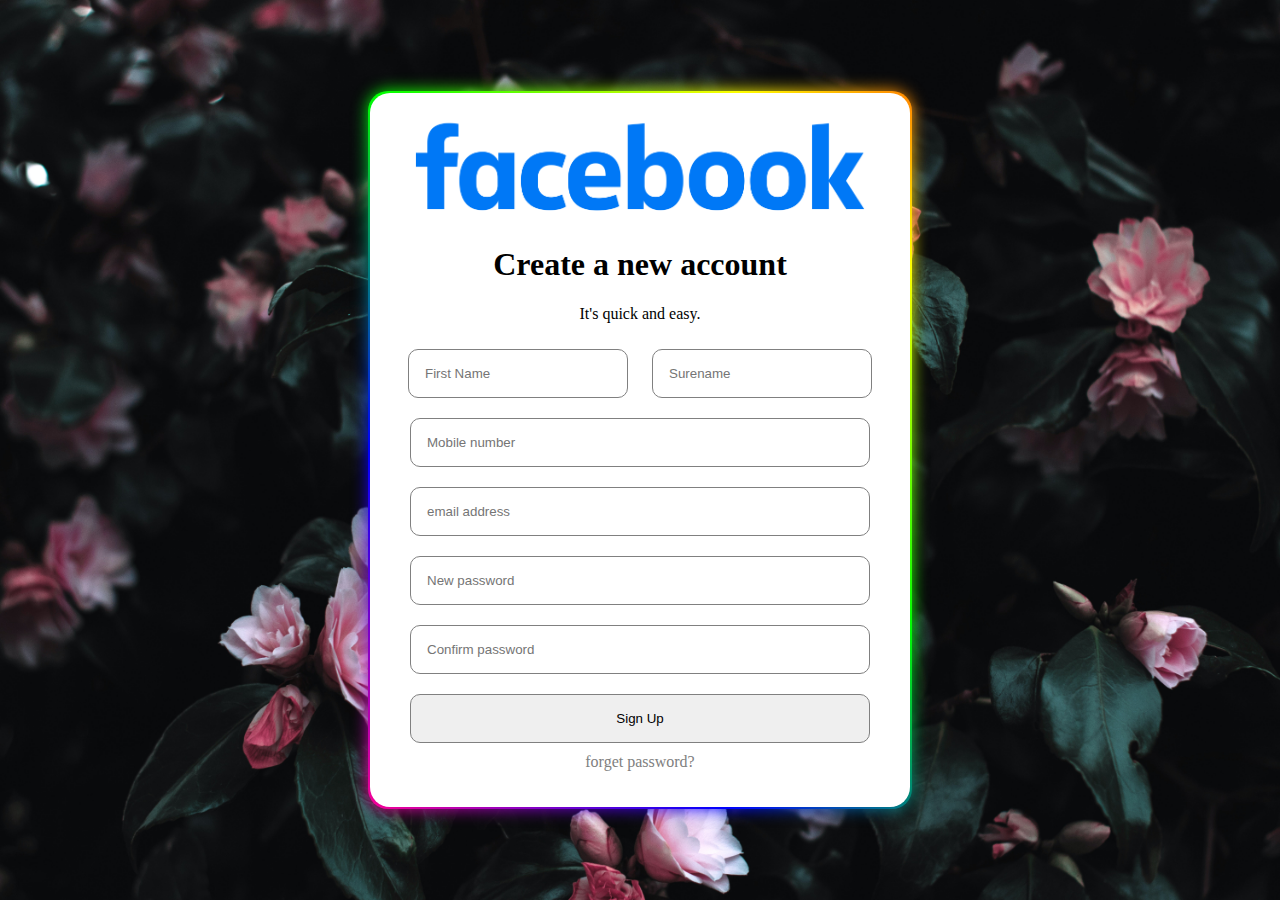
==== index.html @ 591875ad "number validation going on" ====
<html lang="en">
<head>
    <meta charset="UTF-8">
    <meta http-equiv="X-UA-Compatible" content="IE=edge">
    <meta name="viewport" content="width=device-width, initial-scale=1.0">
    <title>Angular Assignment -01</title>
    <link rel="stylesheet" href="css/style.css">
</head>
<body>
    <div class="parent">

        <div class="formContainer">
            <div>
                <img id="logo" src="images/Facebook-Logo.png">
            </div>
            <div class="formHeading">
                <h1>Create a new account</h1>
                <p>It's quick and easy.</p>
            </div>
            <form onsubmit="checkValidate()">
                <div class="nameCon">
                    <input type="text" placeholder="First Name" name="fname" id="fname" autocomplete="off" required>
                    <input type="text" placeholder="Surename" name="lname" id="lname">
                </div>
                <input id="mobNum" type="text" placeholder="Mobile number" pattern="[0-9]{3}[0-9]{2}[0-9]{3}"><br>
                <input id="email" type="text" placeholder="email address"><br>
                <input type="text" placeholder="New password" id="pass"><br>
                <input type="text" placeholder="Confirm password" id="cpass"><br>
                <span id="e1">Required</span>
                <input type="submit" value="Sign Up" onclick="checkValidate()">
                <a href="">forget password?</a>
            </form>
        </div>
    </div>
    <script src="script.js"></script>
</body>
</html>
---- css/style.css ----
body{
    margin: 0;
    padding: 0;
    background-image: url("../images/pg.jpg");
    background-repeat: no-repeat;
    background-size: 100% 100%;
    display: flex;
    justify-content: center;
    align-items: center;
}
.parent{
    
}

.formContainer{
    position: relative;
    padding: 20px;
    width: 500px;
    text-align: center;
   
    border-radius: 20px;
    background-color: #fff;
 
}

.formContainer::before,
.formContainer::after{
    content: '';
    position: absolute;
    background: linear-gradient(45deg,#fb0094,#0000ff,#00ff00,#ffff00,#ff0000,#fb0094,#0000ff,#00ff00,#ff0000);
    top:-2px;
    left: -2px;
    width: calc(100% + 4px);
    height: calc(100% + 4px);
    background-size: 400%;
    border-radius: 20px;
    z-index: -1;
    animation: animate 20s linear infinite;

}

.formContainer::after{
    filter: blur(8px);
}

@keyframes animate{
    0%{
        background-position: 0 0;
    }
    50%{
        background-position: 400% 0;
    }
    100%{
        background-position: 0 0;
    }
}

#logo{
    width: 90%;
}

#mobNum::before{
    content: '+91';
}

label{
    text-align: left;
    display: inline-block;
    width: 180px;
    margin: 10px;
}
.nameCon{
    width: 100%;
    
}

.nameCon > input{
    width: 44%;
}

form > input{
    width: 92%;
}
input{
    
    outline: none;
    margin: 10px;
    padding: 16px;
    border-radius: 10px;
    border:1px solid grey;
}

input[type="button"]{
    background-image: linear-gradient(to right,rgb(1, 155, 8),rgb(16, 212, 91));
    border: none;
}

input[type="button"]:hover{
    background-color: yellow;
}

a{
    text-decoration: none;
    color: grey;
}
#e1{
   
    display: none;
}
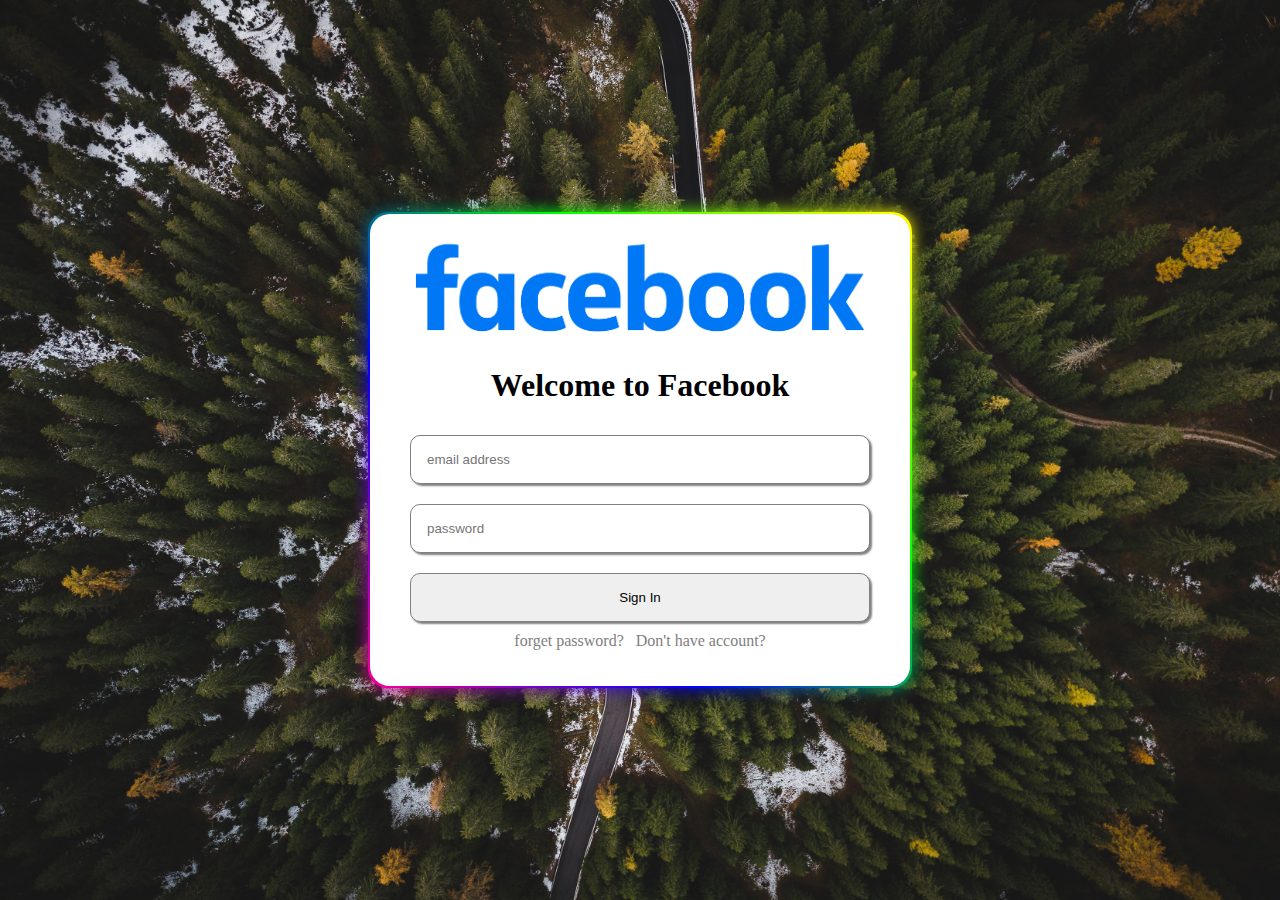
==== commit fb52bab3: "create acc" ====
--- a/index.html
+++ b/index.html
@@ -14,21 +14,13 @@
                 <img id="logo" src="images/Facebook-Logo.png">
             </div>
             <div class="formHeading">
-                <h1>Create a new account</h1>
-                <p>It's quick and easy.</p>
+                <h1>Welcome to Facebook</h1>
             </div>
             <form onsubmit="checkValidate()">
-                <div class="nameCon">
-                    <input type="text" placeholder="First Name" name="fname" id="fname" autocomplete="off" required>
-                    <input type="text" placeholder="Surename" name="lname" id="lname">
-                </div>
-                <input id="mobNum" type="text" placeholder="Mobile number" pattern="[0-9]{3}[0-9]{2}[0-9]{3}"><br>
                 <input id="email" type="text" placeholder="email address"><br>
-                <input type="text" placeholder="New password" id="pass"><br>
-                <input type="text" placeholder="Confirm password" id="cpass"><br>
-                <span id="e1">Required</span>
-                <input type="submit" value="Sign Up" onclick="checkValidate()">
-                <a href="">forget password?</a>
+                <input type="text" placeholder="password" id="pass"><br>
+                <input type="submit" value="Sign In" onclick="checkValidate()">
+                <a href="forget_pass.html">forget password? </a>&nbsp;<a href="CreateAcc.html"> Don't have account?</a>
             </form>
         </div>
     </div>
--- a/css/style.css
+++ b/css/style.css
@@ -20,7 +20,7 @@
    
     border-radius: 20px;
     background-color: #fff;
- 
+    opacity: 1;
 }
 
 .formContainer::before,
@@ -88,6 +88,7 @@
     padding: 16px;
     border-radius: 10px;
     border:1px solid grey;
+    box-shadow: 2px 2px 2px grey;
 }
 
 input[type="button"]{
@@ -103,6 +104,11 @@
     text-decoration: none;
     color: grey;
 }
+
+a:hover{
+    color: #000;
+    text-shadow: 1px 1px 1px grey;
+}
 #e1{
    
     display: none;
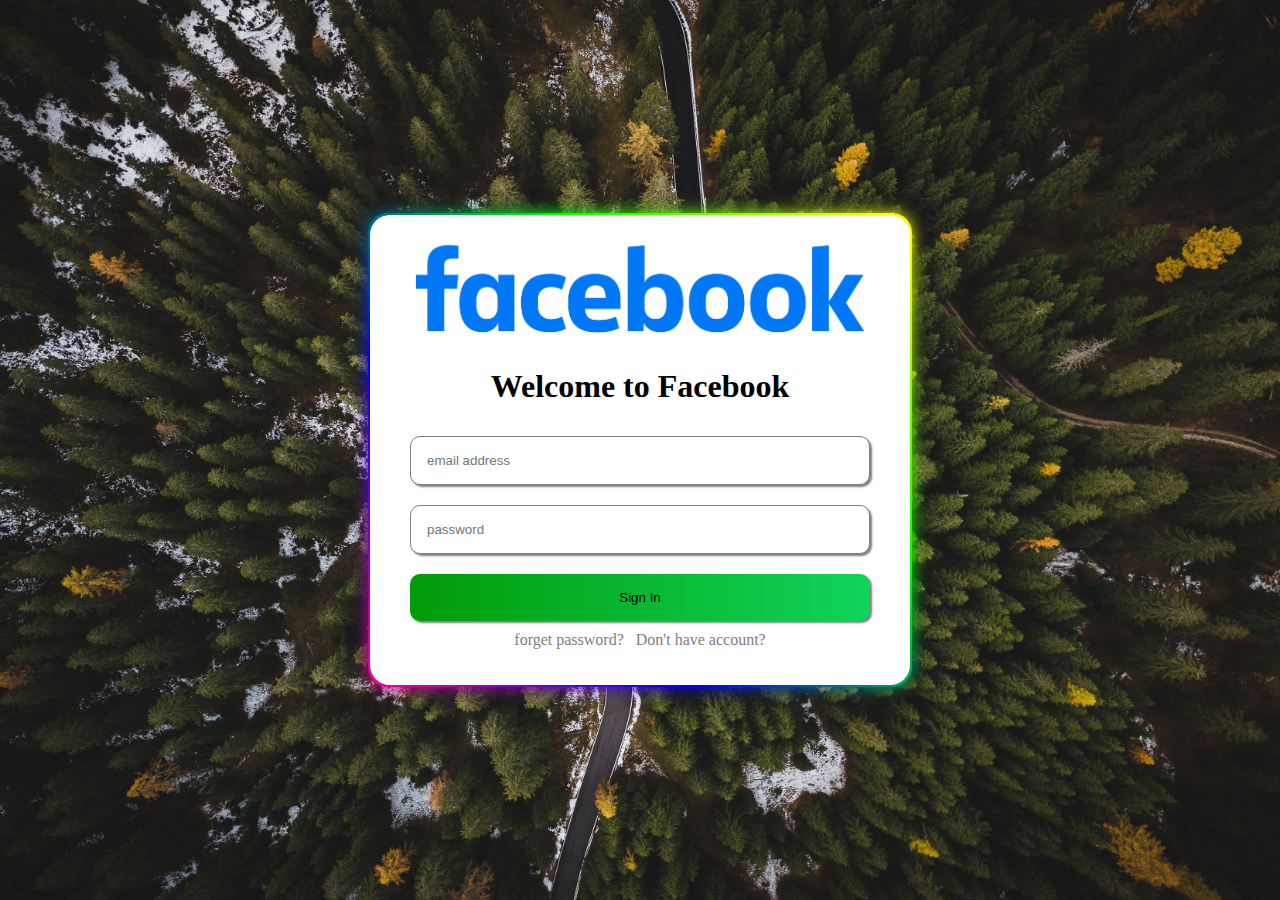
==== commit 78e2c0ef: "home page added" ====
--- a/index.html
+++ b/index.html
@@ -16,11 +16,13 @@
             <div class="formHeading">
                 <h1>Welcome to Facebook</h1>
             </div>
-            <form onsubmit="checkValidate()">
-                <input id="email" type="text" placeholder="email address"><br>
-                <input type="text" placeholder="password" id="pass"><br>
-                <input type="submit" value="Sign In" onclick="checkValidate()">
+
+            <form>
+                <input id="Iemail" type="text" placeholder="email address"><br>
+                <input id="Ipass" type="text" placeholder="password"><br>
+                <input type="button" value="Sign In" onclick="login()">
                 <a href="forget_pass.html">forget password? </a>&nbsp;<a href="CreateAcc.html"> Don't have account?</a>
+
             </form>
         </div>
     </div>
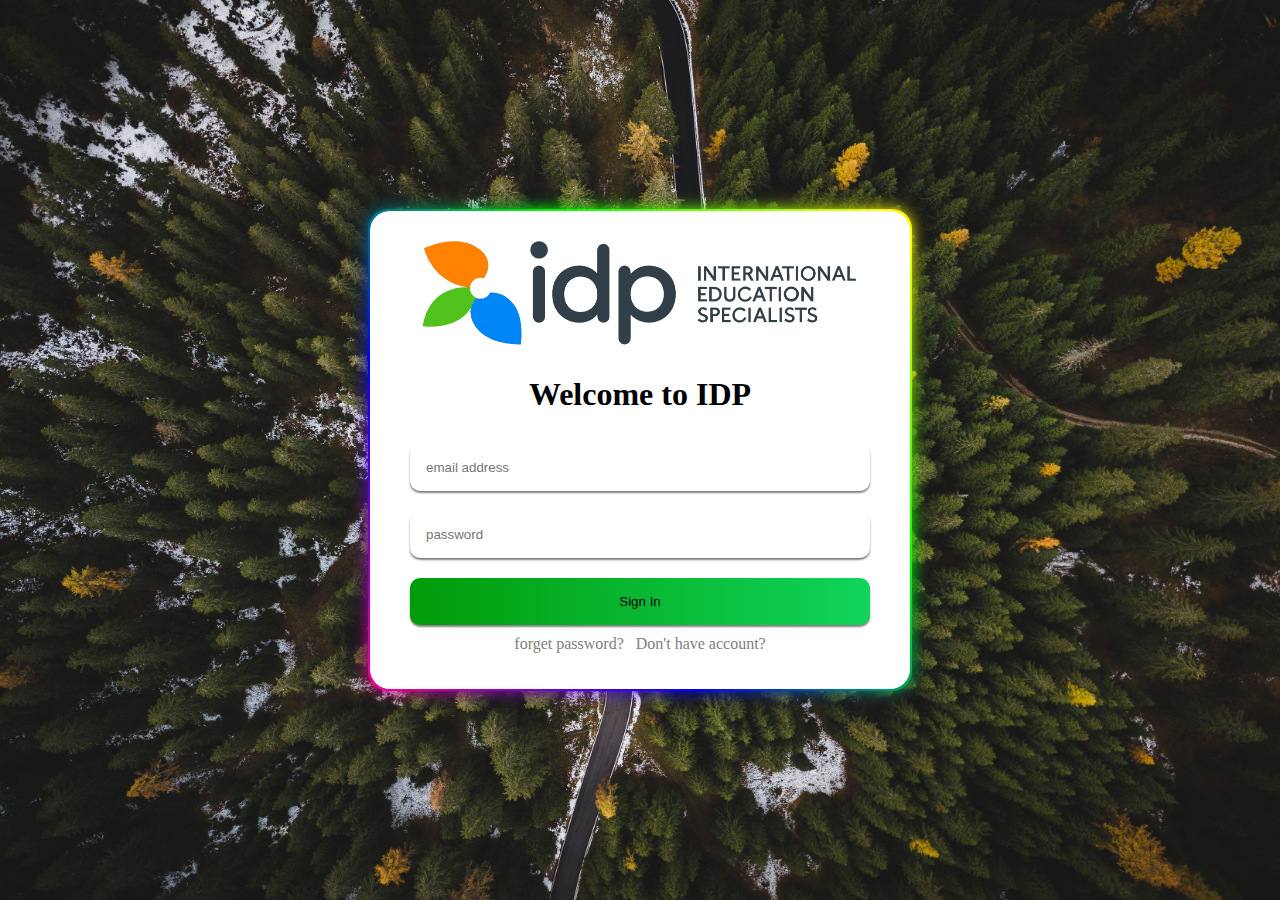
==== commit 999956ef: "idp logo inserted" ====
--- a/index.html
+++ b/index.html
@@ -11,10 +11,10 @@
 
         <div class="formContainer">
             <div>
-                <img id="logo" src="images/Facebook-Logo.png">
+                <img id="logo" src="images/logo.png">
             </div>
             <div class="formHeading">
-                <h1>Welcome to Facebook</h1>
+                <h1>Welcome to IDP</h1>
             </div>
 
             <form>
--- a/css/style.css
+++ b/css/style.css
@@ -82,13 +82,14 @@
     width: 92%;
 }
 input{
-    
+    border: none;
+    border-bottom: 1px;
     outline: none;
     margin: 10px;
     padding: 16px;
     border-radius: 10px;
-    border:1px solid grey;
-    box-shadow: 2px 2px 2px grey;
+    
+    box-shadow: 0px 2px 2px grey;
 }
 
 input[type="button"]{
